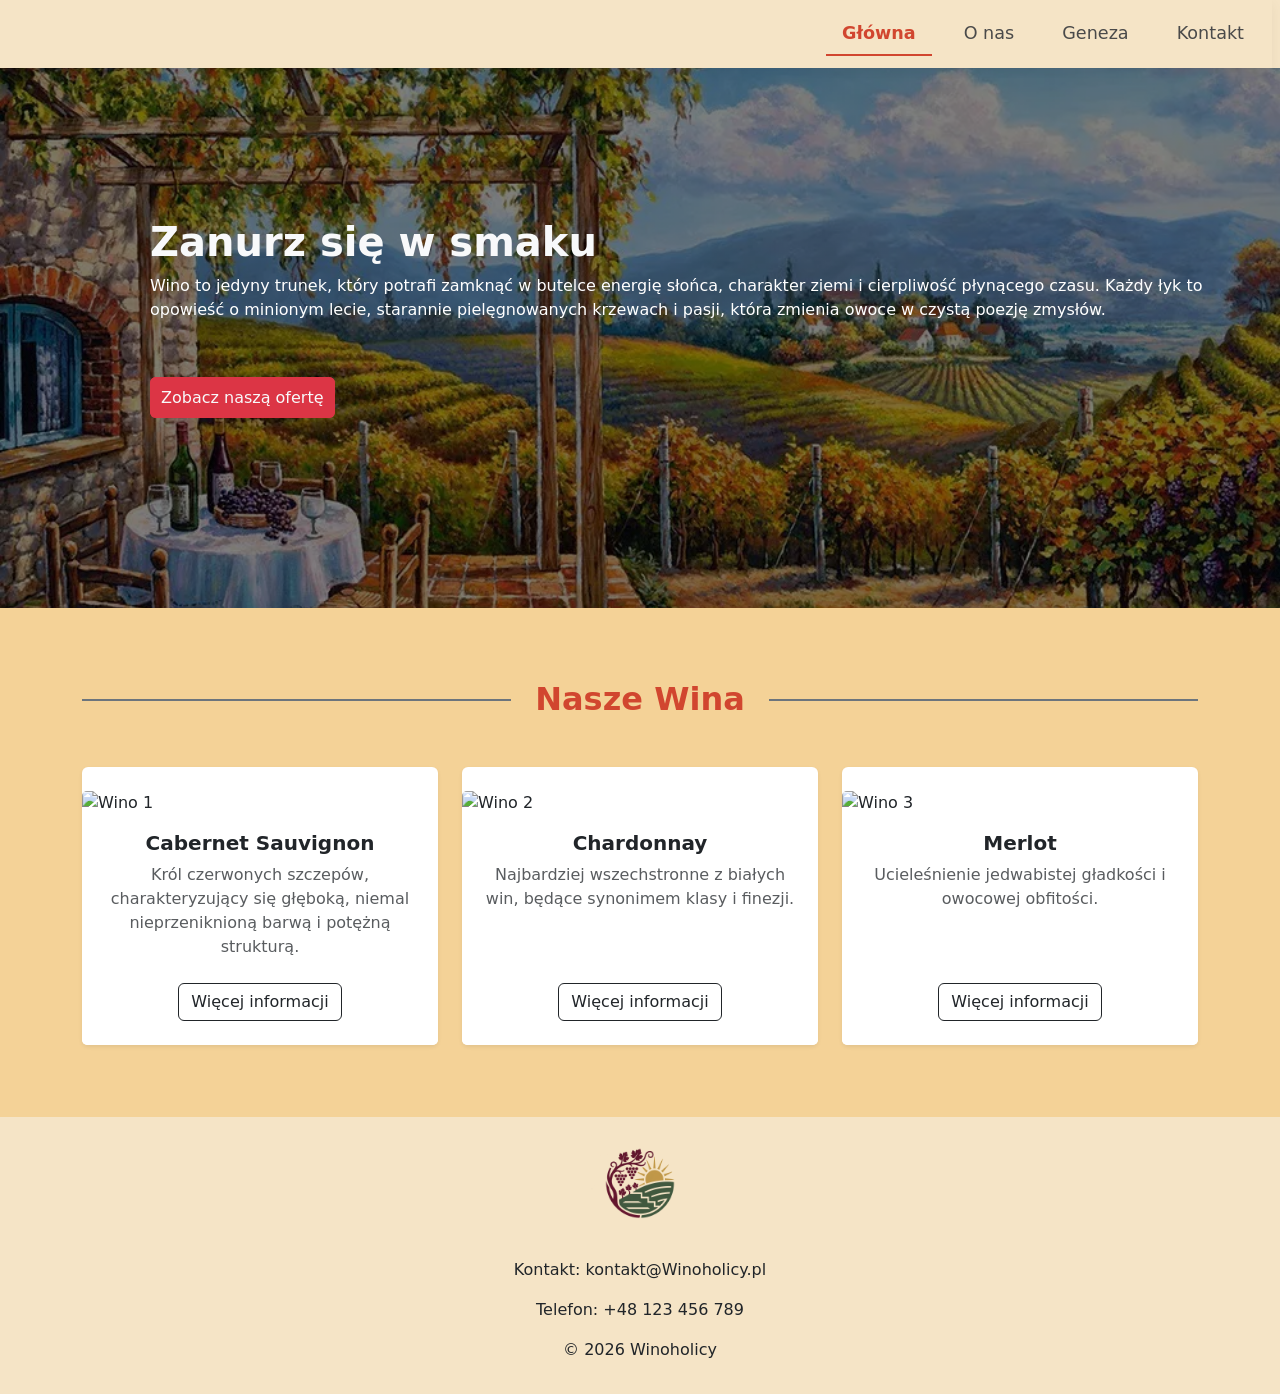
==== index.html @ 5c811e54 "Fix HTML structure and update links" ====
<!DOCTYPE html>
<html lang="pl">
<head>
    <meta charset="UTF-8">
    <meta name="viewport" content="width=device-width, initial-scale=1.0">
    <title>Winoholicy</title>
    <link href="https://cdn.jsdelivr.net/npm/bootstrap@5/dist/css/bootstrap.min.css" rel="stylesheet">
    <link rel="stylesheet" href="styl.css">
</head>
<body>

<nav class="navbar navbar-expand-md nawigacja-glowna body-colors me-2">
    <div class="container-fluid justify-content-end">
        <button class="navbar-toggler" type="button" data-bs-toggle="collapse" data-bs-target="#navbarNav">
            <span class="navbar-toggler-icon"></span>
        </button>
        <div class="collapse navbar-collapse justify-content-end" id="navbarNav">
            <ul class="navbar-nav nav justify-content-end nav-underline text-dark-emphasis">
                <li class="nav-item">
                    <a class="nav-link active text-dark" href="index.html">Główna</a>
                </li>
                <li class="nav-item">
                    <a class="nav-link text-dark" href="O nas.html">O nas</a>
                </li>
                <li class="nav-item">
                    <a class="nav-link text-dark" href="geneza.html">Geneza</a>
                </li>
                <li class="nav-item">
                    <a class="nav-link text-dark" href="Kontakt.html">Kontakt</a>
                </li>
            </ul>
        </div>
    </div>
</nav>

<header class="naglowek1">
    <section class="kontener">
        <article class="tresc">
            <h1 class="fs-1 fw-bold text-light">Zanurz się w smaku</h1>
            <p class="text-wrap" style="width: 67rem;">
                Wino to jedyny trunek, który potrafi zamknąć w butelce energię słońca, charakter ziemi i cierpliwość płynącego czasu. 
                Każdy łyk to opowieść o minionym lecie, starannie pielęgnowanych krzewach i pasji, która zmienia owoce w czystą poezję zmysłów.
            </p>
            <nav class="nawigacja-akcji py-5">
                <a href="#wina" class=" p-2 bg-danger text-light border border-danger rounded border-3 text-decoration-none">Zobacz naszą ofertę</a>
            </nav>
        </article>
    </section>
</header>
    
<main>
    <section id="wina" class="py-5 ">
        <div class="container py-4">
            <div class="text-center mb-5 d-flex align-items-center">
                <div class="flex-grow-1 border-bottom border-2 border-secondary opacity-30"></div>
                <h2 class="tekst-wino fw-bold mx-4 mb-0">Nasze Wina</h2>
                <div class="flex-grow-1 border-bottom border-2 border-secondary opacity-30"></div>
            </div>
            
            <div class="row g-4">
                <div class="col-md-4">
                    <div class="card h-100 karta-wina border-0 shadow-sm">
                        <img src="https://www.wina-bachus.pl/5544-large_default/ventisquero-cabernet-sauvignon-reserva.jpg" class="card-img-top mt-4" alt="Wino 1">
                        <div class="card-body text-center">
                            <h5 class="card-title fw-bold">Cabernet Sauvignon</h5>
                            <p class="card-text text-muted">Król czerwonych szczepów, charakteryzujący się głęboką, niemal nieprzeniknioną barwą i potężną strukturą.</p>
                        </div>
                        <div class="card-footer bg-white border-0 text-center pb-4">
                            <button type="button" class="btn btn-outline-dark" data-bs-toggle="modal" data-bs-target="#modalCabernet">Więcej informacji</button>
                        </div>
                    </div>
                </div>
                
                <div class="col-md-4">
                    <div class="card h-100 karta-wina border-0 shadow-sm">
                        <img src="https://www.wina.pl/3159-medium_default/maison-louis-latour-chardonnay-d-ardeche-igp.jpg" class="card-img-top mt-4" alt="Wino 2">
                        <div class="card-body text-center">
                            <h5 class="card-title fw-bold">Chardonnay</h5>
                            <p class="card-text text-muted">Najbardziej wszechstronne z białych win, będące synonimem klasy i finezji.</p>
                        </div>
                        <div class="card-footer bg-white border-0 text-center pb-4">
                           <button type="button" class="btn btn-outline-dark" data-bs-toggle="modal" data-bs-target="#modalChardonnay">Więcej informacji</button>
                        </div>
                    </div>
                </div>
                
                <div class="col-md-4">
                    <div class="card h-100 karta-wina border-0 shadow-sm">
                        <img src="https://malawinnica.pl/wp-content/uploads/2020/07/wino-czerwone-merlot-crnogorski-wytrawne-czarnogora.png" class="card-img-top mt-4" alt="Wino 3">
                        <div class="card-body text-center">
                            <h5 class="card-title fw-bold">Merlot</h5>
                            <p class="card-text text-muted">Ucieleśnienie jedwabistej gładkości i owocowej obfitości.</p>
                        </div>
                        <div class="card-footer bg-white border-0 text-center pb-4">
                            <button type="button" class="btn btn-outline-dark" data-bs-toggle="modal" data-bs-target="#modalMerlot">Więcej informacji</button>
                        </div>
                    </div>
                </div>
            </div>
        </div>
    </section>
</main>

<footer class="d-block text-center py-3 md-4">
    <img src="img/logowino.png" alt="Logo Winiarni" class="footer-logo">
    <p >Kontakt: kontakt@Winoholicy.pl</p>
    <p>Telefon: +48 123 456 789</p>
    <p>&copy; 2026 Winoholicy</p>
</footer>

<div class="modal fade" id="modalCabernet">
  <div class="modal-dialog modal-dialog-centered">
    <div class="modal-content">
      <div class="modal-header bg-light">
        <h5 class="modal-title fw-bold">Cabernet Sauvignon - Wartości odżywcze</h5>
        <button type="button" class="btn-close" data-bs-dismiss="modal"></button>
      </div>
      <div class="modal-body">
        <table class="table table-striped table-hover">
          <tbody>
            <tr><th>Kalorie (w 100ml)</th><td>82 kcal</td></tr>
            <tr><th>Węglowodany</th><td>2.6 g</td></tr>
            <tr><th>Cukry resztkowe</th><td>0.8 g</td></tr>
            <tr><th>Białko</th><td>0.1 g</td></tr>
            <tr><th>Zawartość alkoholu</th><td>13.5%</td></tr>
          </tbody>
        </table>
      </div>
    </div>
  </div>
</div>

<div class="modal fade" id="modalChardonnay">
  <div class="modal-dialog modal-dialog-centered">
    <div class="modal-content">
      <div class="modal-header bg-light">
        <h5 class="modal-title fw-bold">Chardonnay - Wartości odżywcze</h5>
        <button type="button" class="btn-close" data-bs-dismiss="modal"></button>
      </div>
      <div class="modal-body">
        <table class="table table-striped table-hover">
          <tbody>
            <tr><th>Kalorie (w 100ml)</th><td>80 kcal</td></tr>
            <tr><th>Węglowodany</th><td>2.2 g</td></tr>
            <tr><th>Cukry resztkowe</th><td>1.2 g</td></tr>
            <tr><th>Białko</th><td>0.1 g</td></tr>
            <tr><th>Zawartość alkoholu</th><td>12.5%</td></tr>
          </tbody>
        </table>
      </div>
    </div>
  </div>
</div>

<div class="modal fade" id="modalMerlot">
  <div class="modal-dialog modal-dialog-centered">
    <div class="modal-content">
      <div class="modal-header bg-light">
        <h5 class="modal-title fw-bold">Merlot - Wartości odżywcze</h5>
        <button type="button" class="btn-close" data-bs-dismiss="modal"></button>
      </div>
      <div class="modal-body">
        <table class="table table-striped table-hover">
          <tbody>
            <tr><th>Kalorie (w 100ml)</th><td>83 kcal</td></tr>
            <tr><th>Węglowodany</th><td>2.5 g</td></tr>
            <tr><th>Cukry resztkowe</th><td>0.9 g</td></tr>
            <tr><th>Białko</th><td>0.1 g</td></tr>
            <tr><th>Zawartość alkoholu</th><td>14.0%</td></tr>
          </tbody>
        </table>
      </div>
    </div>
  </div>
</div>

<script src="https://cdn.jsdelivr.net/npm/bootstrap@5.3.2/dist/js/bootstrap.bundle.min.js"></script>
</body>
</html>
---- styl.css ----
.naglowek1 {
    background-image: linear-gradient(rgba(0, 0, 0, 0.5), rgba(0, 0, 0, 0.5)), url('img/puzzle-castorland-4000-pieces-vineyard-village.png');
    background-size: cover;
    background-position: center;
    color: white;
    padding: 150px;
}
.naglowek2 {
    background-image: linear-gradient(rgba(0, 0, 0, 0.5), rgba(0, 0, 0, 0.5)), url('img/winogrona.png');
    background-size: cover;
    background-position: center;
    color: white;
    padding: 150px;
}

.naglowek3 {
    background-image: linear-gradient(rgba(0, 0, 0, 0.5), rgba(0, 0, 0, 0.5)), url('img/trio.jpg');
    background-size: cover;
    background-position: center;
    color: white;
    padding: 150px;
}
.naglowek4{
    background-image: linear-gradient(rgba(0, 0, 0, 0.5), rgba(0, 0, 0, 0.5)), url('img/winiarnia 2.png');
    background-size: cover;
    background-position: center;
    color: white;
    padding: 150px; 
}

body {
    background-color: rgb(245, 228, 198);
}
#wina{
    background-color: rgb(244, 210, 151) ;
}

.karta-wina:hover {
    transform: scale(1.02);
    transition: 0.3s ease-in-out;
    box-shadow: 0 10px 20px rgba(0,0,0,0.1);
}
.karta-formularz{
    box-shadow: 0 10px 20px rgba(0,0,0,0.1);
    background-color:  rgb(244, 210, 151);
    padding: 20px;

}

#floatingTextarea {
    height: 200px !important;
}
.tekst-wino {
    color: #D1462F !important;
}
.tlo-wino {
    background-color: #D1462F !important;
}

.przycisk-wino:hover {
    background-color: #ae3d29;
    color: white;
}
.footer-logo {
    width: 100px;
    height: auto;
    display: block;
    margin-left: auto;
    margin-right: auto;
    margin-bottom: 25px;
    border-radius: 50%;
}
.dopasuj {
    object-fit: cover;
    object-position: center;
    padding: 10px;
}

.nawigacja-glowna {
    background-color: rgb(245, 228, 198) !important;
    box-shadow: 0 4px 12px rgba(0, 0, 0, 0.05);
    padding: 12px 0;
}

.nawigacja-glowna .nav-link {
    color: #4a4a4a !important;
    font-weight: 500;
    font-size: 1.1rem;
    padding: 8px 16px !important;
    transition: color 0.2s ease-in-out;
}

.nawigacja-glowna .nav-link:hover,
.nawigacja-glowna .nav-link.active {
    color: #D1462F !important;
}

.navbar-toggler {
    border: 2px solid #D1462F !important;
    padding: 6px 10px;
}

.navbar-toggler-icon {
    filter: invert(34%) sepia(85%) saturate(1914%) hue-rotate(345deg) brightness(86%) contrast(89%);
}

.navbar-toggler:focus {
    box-shadow: 0 0 0 0.25rem rgba(209, 70, 47, 0.25) !important;
}

@media (max-width: 767.98px) {
    .nawigacja-glowna .navbar-nav {
        padding-top: 15px;
        text-align: center;
    }
    .nawigacja-glowna .nav-link {
        border-bottom: 1px solid rgba(209, 70, 47, 0.1);
    }
}
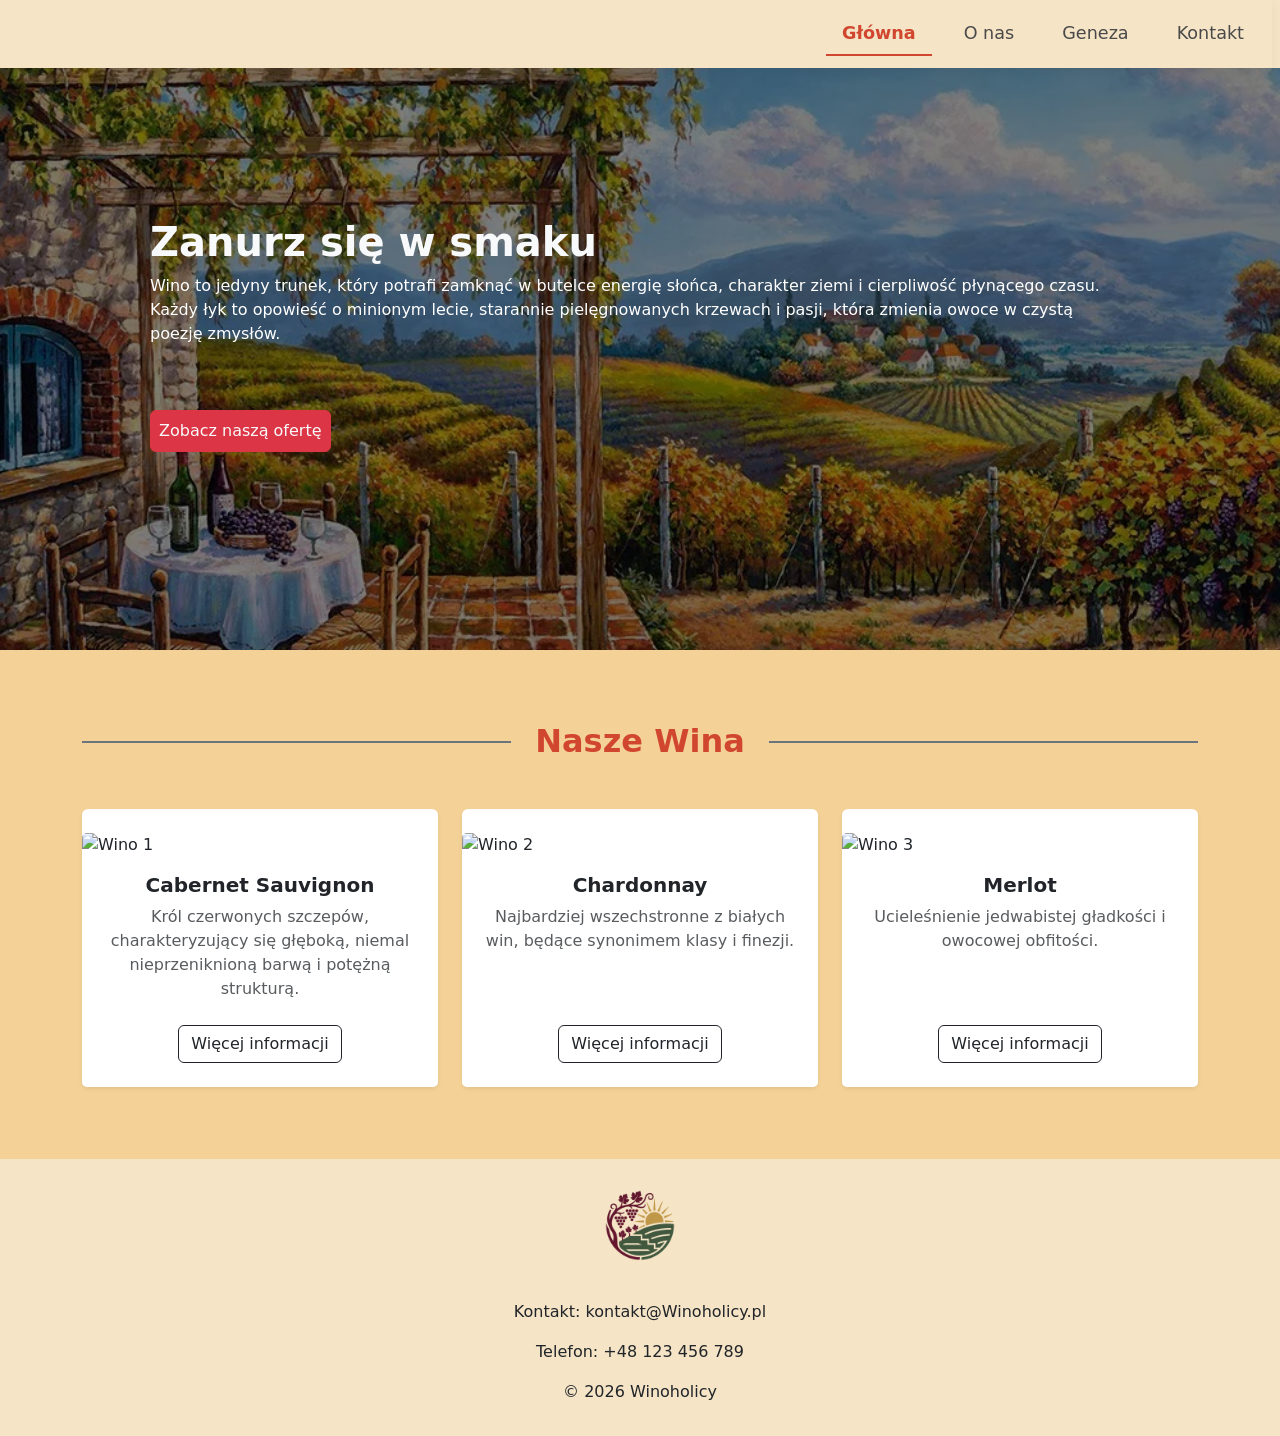
==== commit 93726b9f: "Fix HTML entity encoding in index.html" ====
--- a/index.html
+++ b/index.html
@@ -37,12 +37,12 @@
     <section class="kontener">
         <article class="tresc">
             <h1 class="fs-1 fw-bold text-light">Zanurz się w smaku</h1>
-            <p class="text-wrap" style="width: 67rem;">
+            <p class="text-wrap" style="max-width: 67rem;">
                 Wino to jedyny trunek, który potrafi zamknąć w butelce energię słońca, charakter ziemi i cierpliwość płynącego czasu. 
                 Każdy łyk to opowieść o minionym lecie, starannie pielęgnowanych krzewach i pasji, która zmienia owoce w czystą poezję zmysłów.
             </p>
             <nav class="nawigacja-akcji py-5">
-                <a href="#wina" class=" p-2 bg-danger text-light border border-danger rounded border-3 text-decoration-none">Zobacz naszą ofertę</a>
+                <a href="#wina" class="btn btn-danger p-2 text-light text-decoration-none">Zobacz naszą ofertę</a>
             </nav>
         </article>
     </section>
--- a/styl.css
+++ b/styl.css
@@ -21,7 +21,7 @@
     padding: 150px;
 }
 .naglowek4{
-    background-image: linear-gradient(rgba(0, 0, 0, 0.5), rgba(0, 0, 0, 0.5)), url('img/winiarnia 2.png');
+    background-image: linear-gradient(rgba(0, 0, 0, 0.5), rgba(0, 0, 0, 0.5)), url('img/winiarnia_2.png');
     background-size: cover;
     background-position: center;
     color: white;
@@ -116,4 +116,4 @@
     .nawigacja-glowna .nav-link {
         border-bottom: 1px solid rgba(209, 70, 47, 0.1);
     }
-}+}
